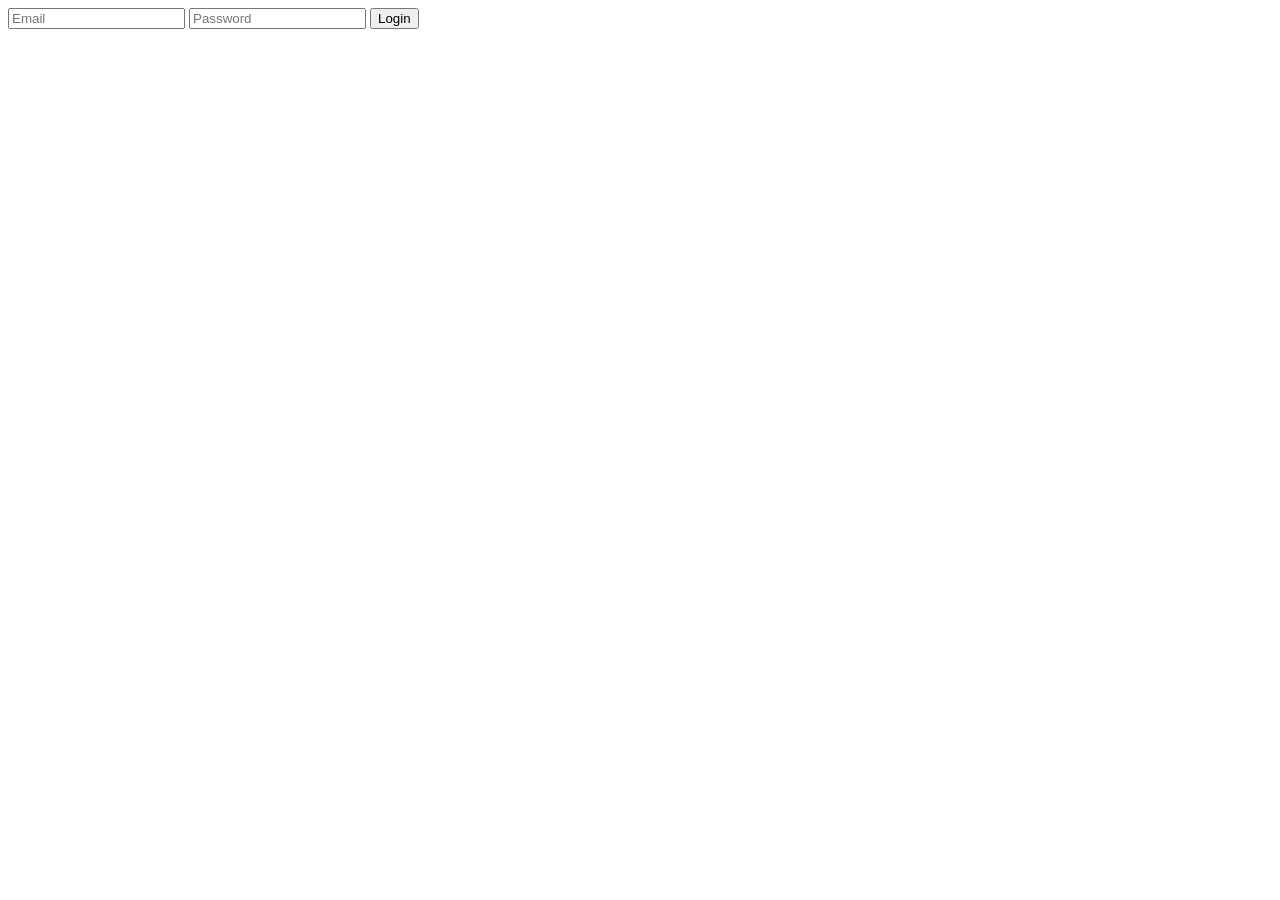
==== index.html @ d9caef49 "feat: update login page and add todo list structure" ====
<!DOCTYPE html>
<html lang="de">
<head>
    <meta charset="UTF-8">
    <meta name="viewport" content="width=device-width, initial-scale=1.0">
    <title>Log in</title>
</head>
<body> 
    <div class="login-section">
        <input type="email" name="email" id="email" placeholder="Email">
        <input type="password" name="password" id="password" placeholder="Password">
        <button id="login-btn">Login</button>
        <!-- <a href="index.html">Register Now</a> -->
    </div>
    
</body>
</html>
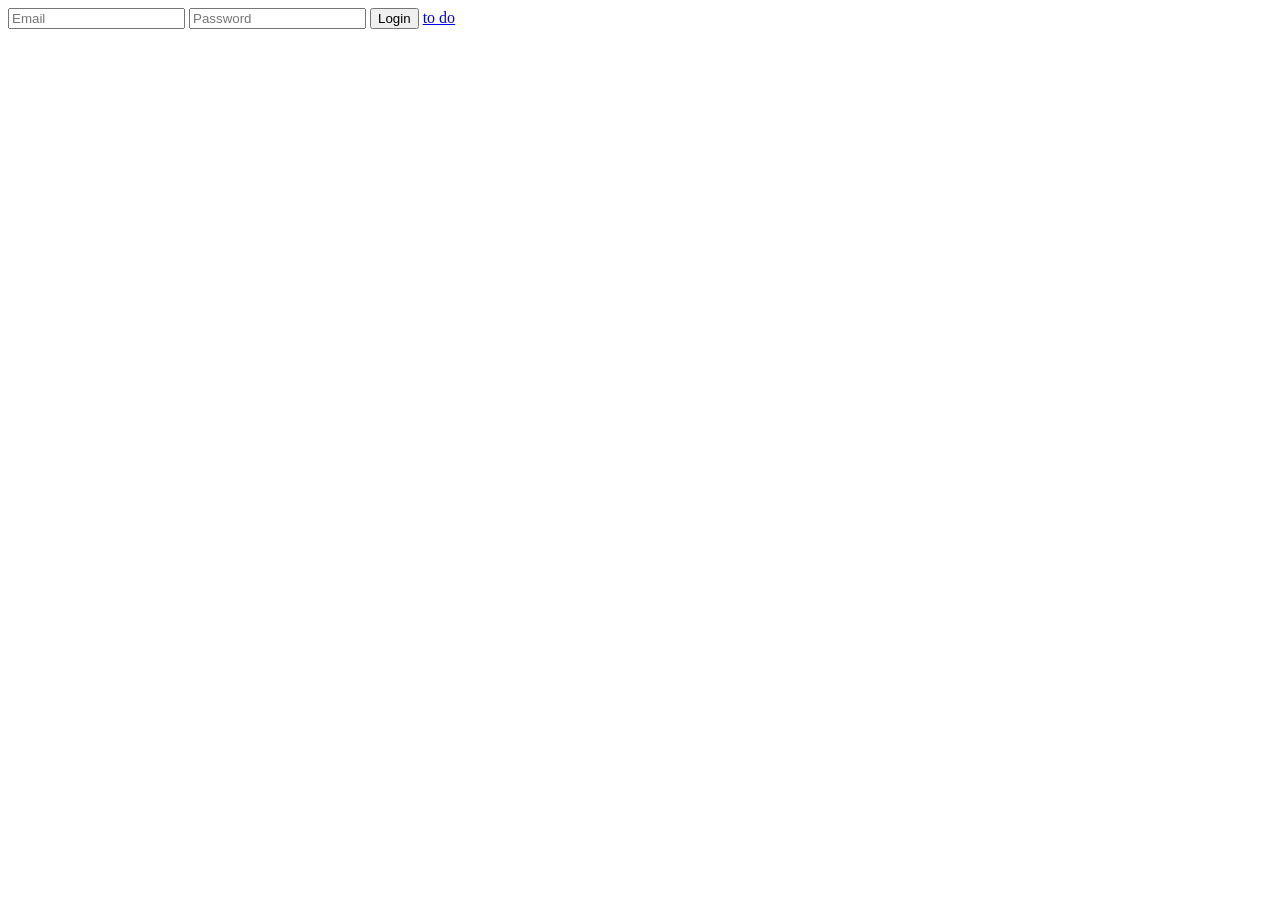
==== commit 7fc6e733: "feat: update login page to include link to todo list" ====
--- a/index.html
+++ b/index.html
@@ -10,7 +10,7 @@
         <input type="email" name="email" id="email" placeholder="Email">
         <input type="password" name="password" id="password" placeholder="Password">
         <button id="login-btn">Login</button>
-        <!-- <a href="index.html">Register Now</a> -->
+        <a href="./todo.html">to do</a>
     </div>
     
 </body>
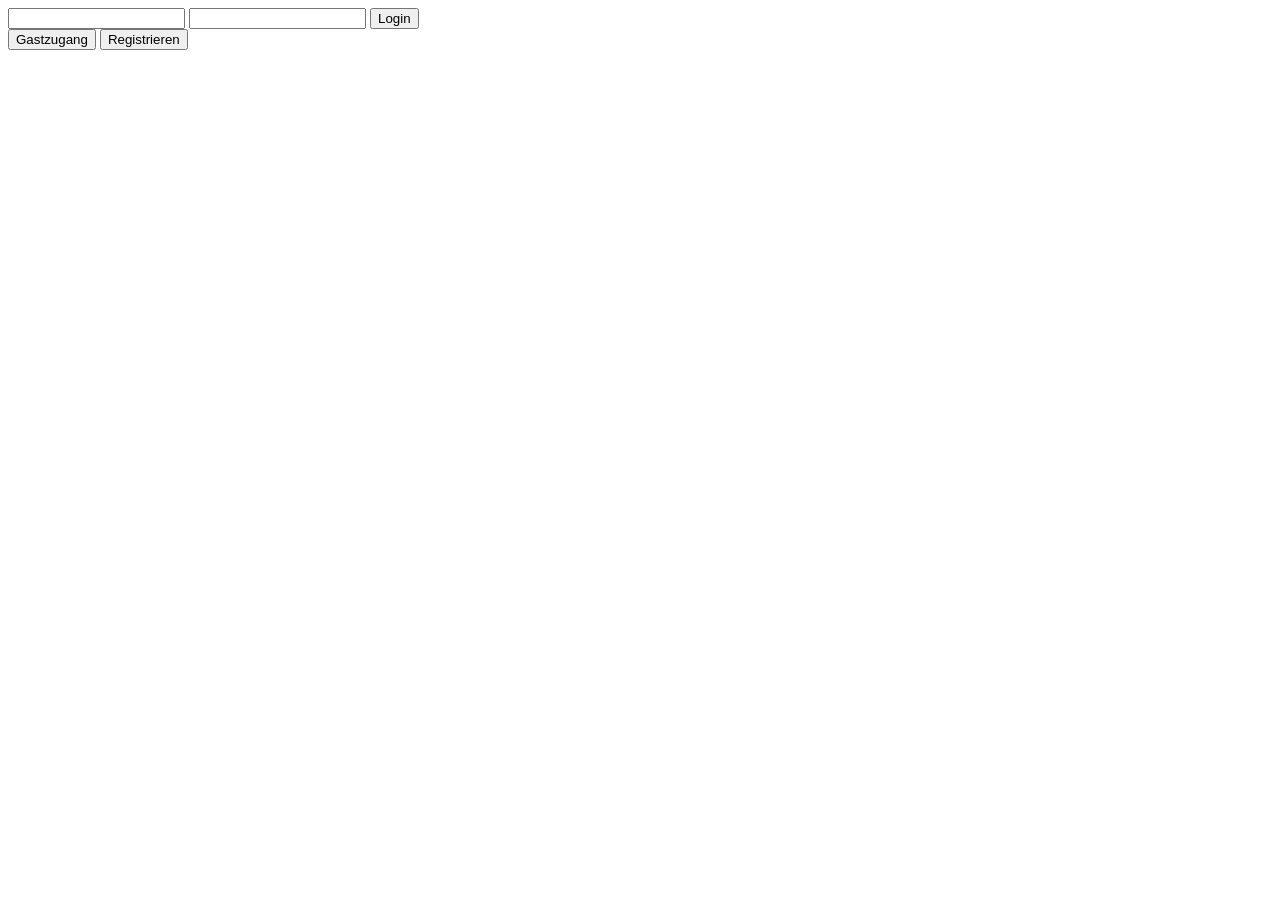
==== commit f168bb4c: "feat: add session-based login redirect and restructure login page" ====
--- a/index.html
+++ b/index.html
@@ -1,17 +1,37 @@
 <!DOCTYPE html>
 <html lang="de">
+
 <head>
     <meta charset="UTF-8">
     <meta name="viewport" content="width=device-width, initial-scale=1.0">
     <title>Log in</title>
 </head>
-<body> 
-    <div class="login-section">
+
+<body onload="onloadFunc()">
+
+    <!-- <div>
         <input type="email" name="email" id="email" placeholder="Email">
         <input type="password" name="password" id="password" placeholder="Password">
         <button id="login-btn">Login</button>
-        <a href="./todo.html">to do</a>
-    </div>
-    
+    </div> -->
+
+    <script>
+        function onloadFunc() {
+            checkActiveUser();
+        }
+
+        function checkActiveUser() {
+            if (sessionStorage.getItem('loggedInUser')) {
+                window.location.href = './pages/todo.html';
+            } else {
+                window.location.href = './pages/login.html';
+            }
+        }
+
+    </script>
+
+
+
 </body>
+
 </html>
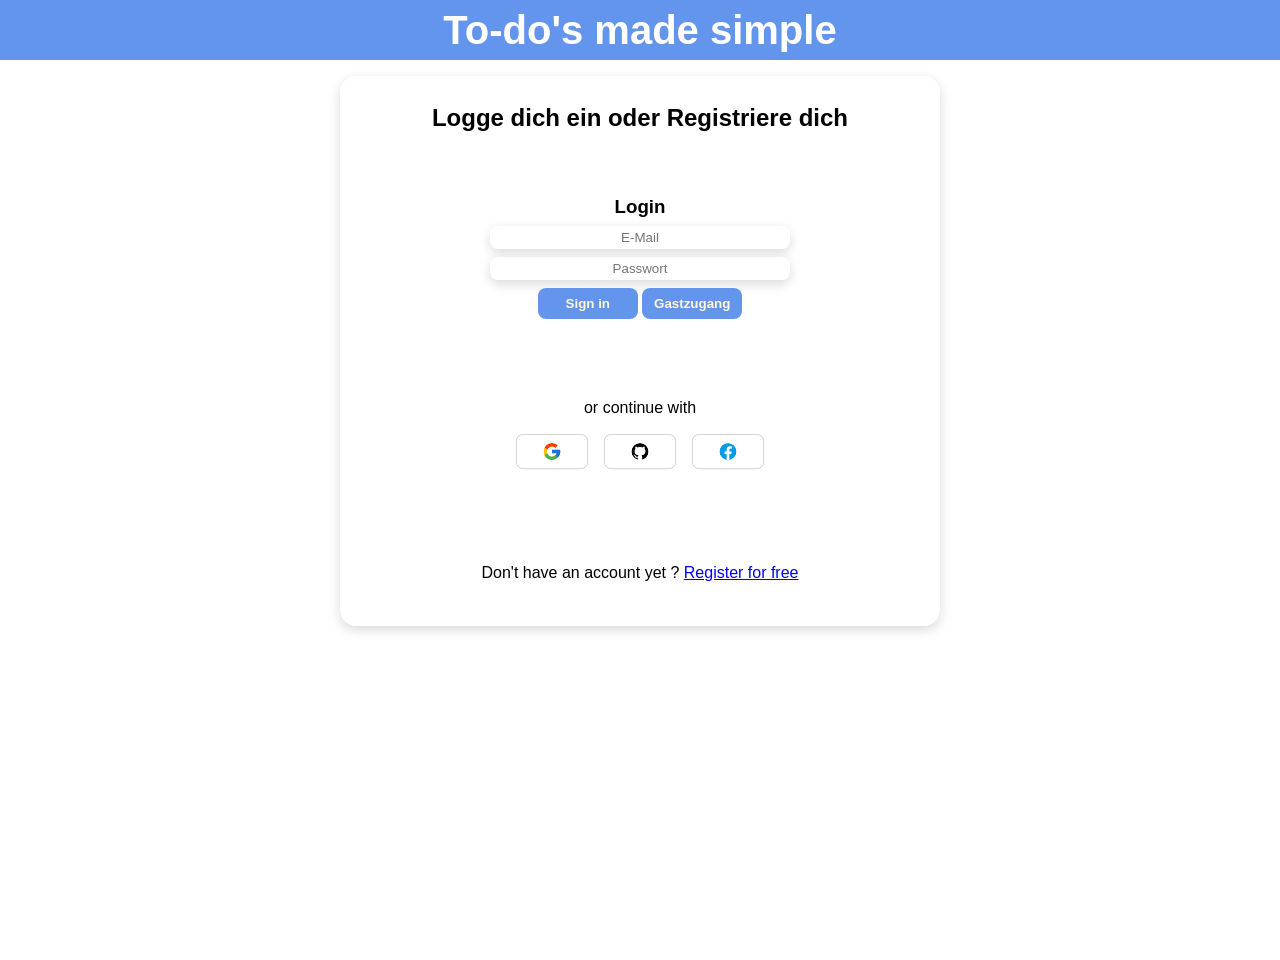
==== commit e5197805: "style: redesign login page with social icons and shared standart.css layout Add facebook/github/goog" ====
--- a/index.html
+++ b/index.html
@@ -5,6 +5,7 @@
     <meta charset="UTF-8">
     <meta name="viewport" content="width=device-width, initial-scale=1.0">
     <title>Log in</title>
+    <link rel="stylesheet" href="styles/standart.css">
 </head>
 
 <body onload="onloadFunc()">
--- a/styles/standart.css
+++ b/styles/standart.css
@@ -0,0 +1,31 @@
+*{
+    box-sizing: border-box;
+}
+
+button{
+    cursor: pointer;
+}
+
+body {
+    margin: 0;
+}
+
+main {
+    font-family: "Playpen Sans", sans-serif;
+}
+
+h1 {
+    margin-block-end: 0;
+    margin-block-start: 0;
+}
+
+h2 {
+    margin-block-end: 0;
+    margin-block-start: 0;
+}
+
+h3 {
+    margin-block-end: 0;
+    margin-block-start: 0;
+}
+
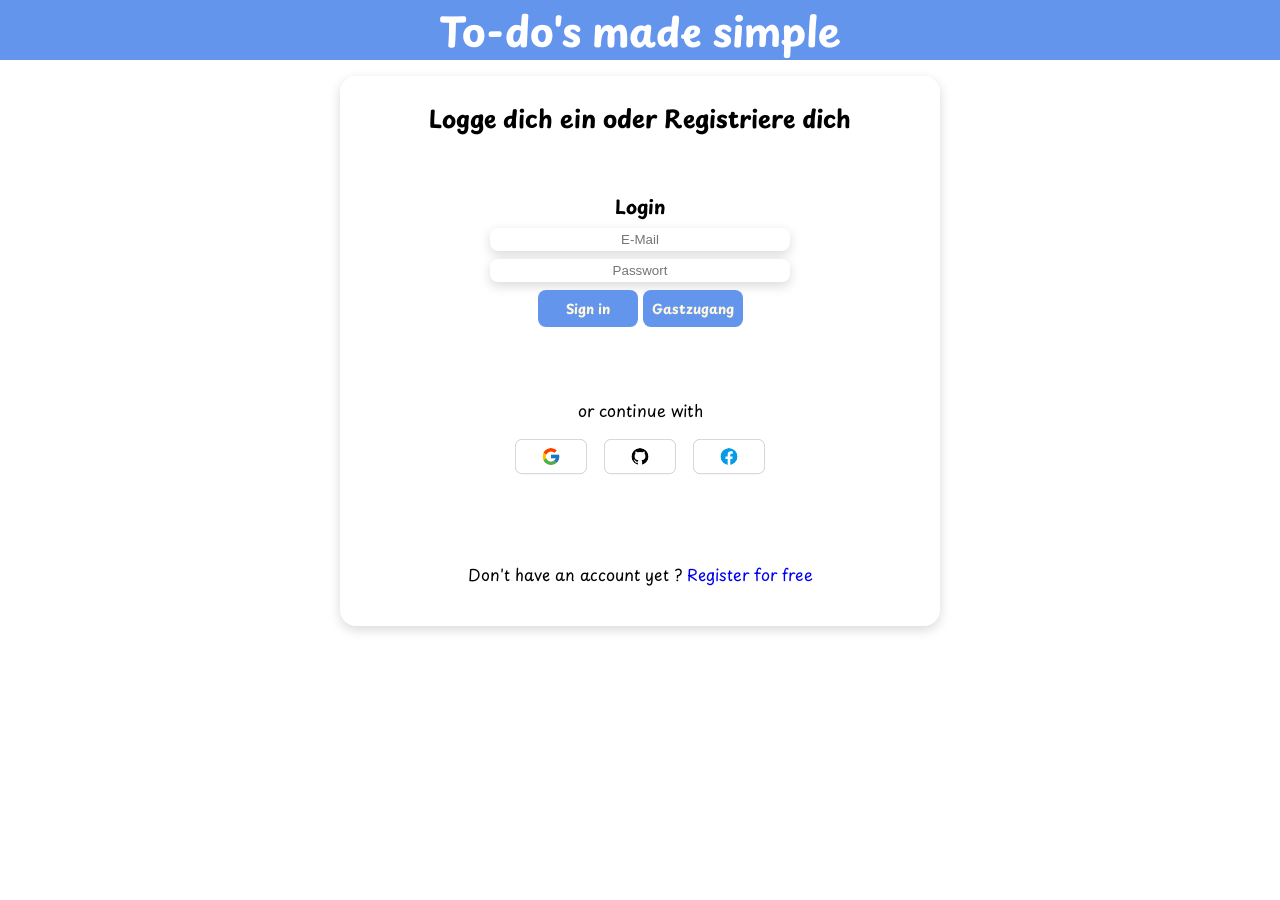
==== commit 6158eb04: "feat: integrate Playpen Sans font and enhance styling across pages" ====
--- a/index.html
+++ b/index.html
@@ -6,6 +6,7 @@
     <meta name="viewport" content="width=device-width, initial-scale=1.0">
     <title>Log in</title>
     <link rel="stylesheet" href="styles/standart.css">
+    <link rel="stylesheet" href="styles/fonts.css">
 </head>
 
 <body onload="onloadFunc()">
--- a/styles/standart.css
+++ b/styles/standart.css
@@ -8,9 +8,6 @@
 
 body {
     margin: 0;
-}
-
-main {
     font-family: "Playpen Sans", sans-serif;
 }
 
--- a/styles/fonts.css
+++ b/styles/fonts.css
@@ -0,0 +1,8 @@
+@font-face {
+  font-family: 'Playpen Sans';
+  font-style: normal;
+  font-weight: 100 800;
+  font-display: swap;
+  src: url(../assets/fonts/playpen-sans.woff2) format('woff2');
+  unicode-range: U+0000-00FF, U+0131, U+0152-0153, U+02BB-02BC, U+02C6, U+02DA, U+02DC, U+0304, U+0308, U+0329, U+2000-206F, U+20AC, U+2122, U+2191, U+2193, U+2212, U+2215, U+FEFF, U+FFFD;
+}
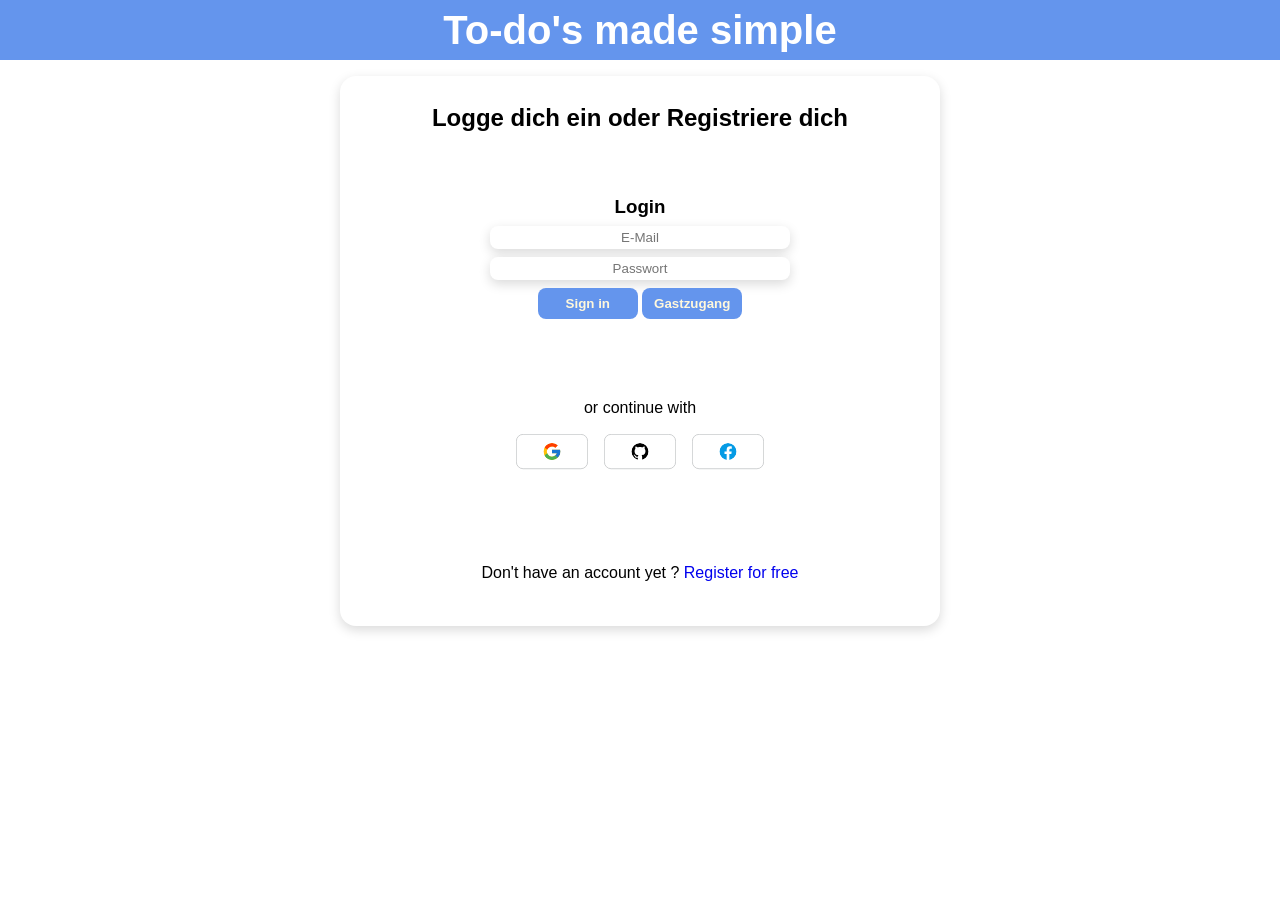
==== commit 4de97da1: "feat: add a favicon" ====
--- a/index.html
+++ b/index.html
@@ -5,6 +5,7 @@
     <meta charset="UTF-8">
     <meta name="viewport" content="width=device-width, initial-scale=1.0">
     <title>Log in</title>
+    <link rel="icon" type="image/svg+xml" href="assets/icons/favicon.svg">
     <link rel="stylesheet" href="styles/standart.css">
     <link rel="stylesheet" href="styles/fonts.css">
 </head>
--- a/styles/fonts.css
+++ b/styles/fonts.css
@@ -3,6 +3,8 @@
   font-style: normal;
   font-weight: 100 800;
   font-display: swap;
-  src: url(../assets/fonts/playpen-sans.woff2) format('woff2');
+  src: url(../assets/fonts/playpen-sans.woff2) format('woff2'); 
   unicode-range: U+0000-00FF, U+0131, U+0152-0153, U+02BB-02BC, U+02C6, U+02DA, U+02DC, U+0304, U+0308, U+0329, U+2000-206F, U+20AC, U+2122, U+2191, U+2193, U+2212, U+2215, U+FEFF, U+FFFD;
-}+}
+
+/* wichtig hierbei ist in der src den Pfad anzugeben zum fonts Order, darin befindet sich die Schriftart. Das war mein Fehler  */
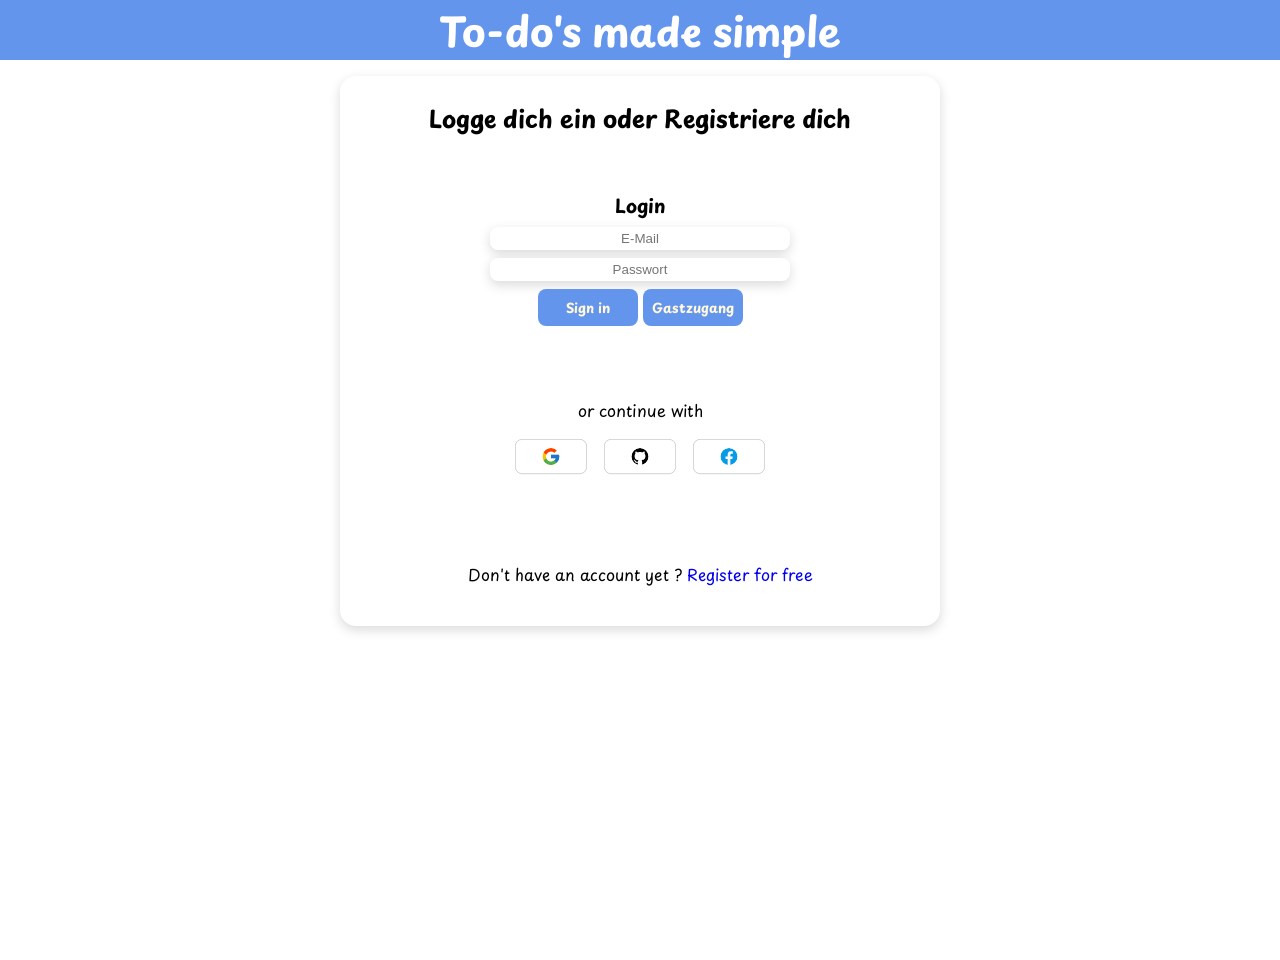
==== commit 3ba6c26a: "Rename pages/todo.html to board.html (and all references) to better reflect its task-board UI, resty" ====
--- a/index.html
+++ b/index.html
@@ -25,7 +25,7 @@
 
         function checkActiveUser() {
             if (sessionStorage.getItem('loggedInUser')) {
-                window.location.href = './pages/todo.html';
+                window.location.href = './pages/board.html';
             } else {
                 window.location.href = './pages/login.html';
             }
--- a/styles/standart.css
+++ b/styles/standart.css
@@ -4,11 +4,12 @@
 
 button{
     cursor: pointer;
+    font-family: 'Playpen Sans', sans-serif;
 }
 
 body {
     margin: 0;
-    font-family: "Playpen Sans", sans-serif;
+    font-family: 'Playpen Sans', sans-serif;
 }
 
 h1 {
